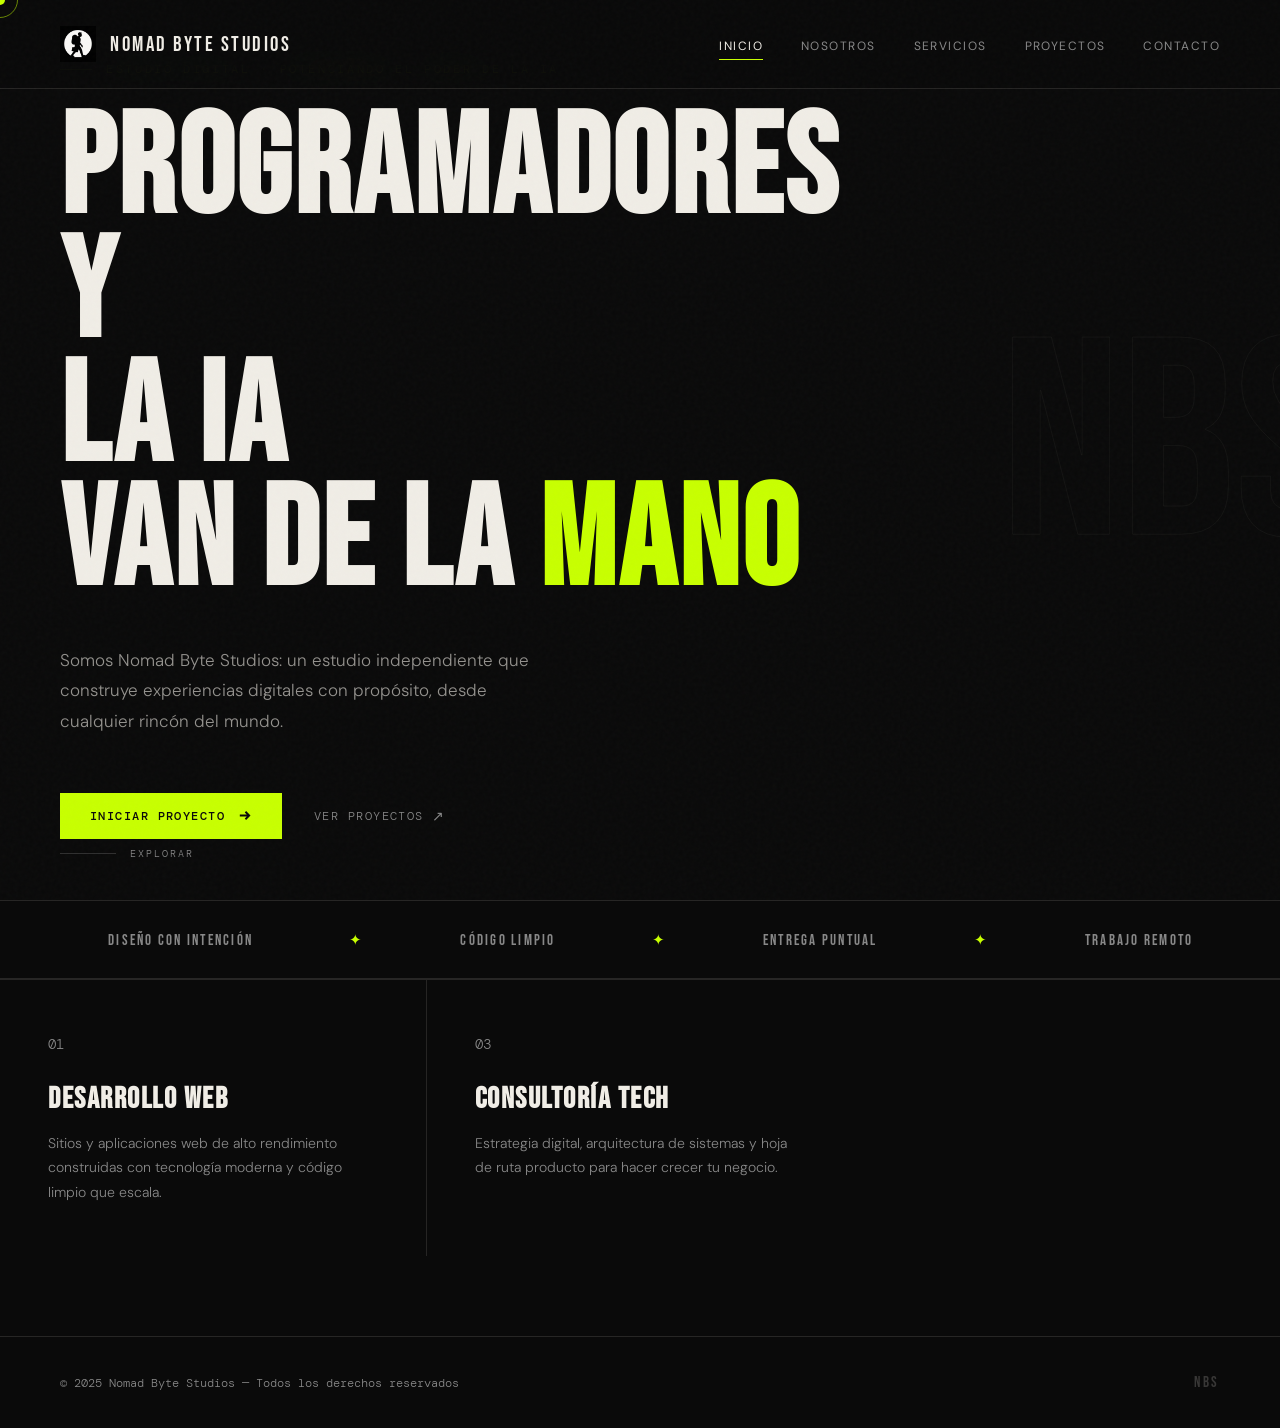
==== index.html @ 6343e0af "v0.1 Primeros diseños" ====
<!DOCTYPE html>
<html lang="es">
<head>
  <meta charset="UTF-8">
  <meta name="viewport" content="width=device-width, initial-scale=1.0">
  <title>Nomad Byte Studios — Inicio</title>
  <link rel="stylesheet" href="css/global.css">
  <link rel="stylesheet" href="css/inicio.css">
</head>
<body>

  <!-- Cursor -->
  <div class="cursor" id="cursor"></div>
  <div class="cursor-ring" id="cursor-ring"></div>

  <!-- Navigation -->
  <nav>
    <a href="index.html" class="nav-logo">
      <img src="assets/logo.png" alt="Nomad Byte Studios Logo">
      <span class="nav-logo-text">Nomad Byte Studios</span>
    </a>
    <ul class="nav-links">
      <li><a href="index.html">Inicio</a></li>
      <li><a href="nosotros.html">Nosotros</a></li>
      <li><a href="servicios.html">Servicios</a></li>
      <li><a href="proyectos.html">Proyectos</a></li>
      <li><a href="contacto.html">Contacto</a></li>
    </ul>
  </nav>

  <!-- Hero -->
  <section class="hero-section">
    <span class="hero-bg-text">NBS</span>

    <div class="hero-content anim-fade-up">
      <p class="hero-tag">Estudio digital · Potenciando el poder de la IA</p>
      <h1 class="hero-title">
        Programadores y<br>
        la IA<br>
        van de la <span class="accent">mano</span>
      </h1>
      <p class="hero-desc">
        Somos Nomad Byte Studios: un estudio independiente que construye experiencias
        digitales con propósito, desde cualquier rincón del mundo.
      </p>
      <div class="hero-actions">
        <a href="contacto.html" class="btn">
          Iniciar proyecto
          <svg viewBox="0 0 16 16" fill="none" stroke="currentColor" stroke-width="2">
            <path d="M3 8h10M9 4l4 4-4 4"/>
          </svg>
        </a>
        <a href="proyectos.html" class="hero-link">Ver proyectos</a>
      </div>
    </div>

    <div class="scroll-hint">
      <span class="scroll-line"></span>
      <span class="scroll-hint-text">Explorar</span>
    </div>
  </section>

  <!-- Marquee strip -->
  <div class="manifesto-strip">
    <div class="manifesto-inner">
      <span>Diseño con intención</span>
      <span class="accent-dot">✦</span>
      <span>Código limpio</span>
      <span class="accent-dot">✦</span>
      <span>Entrega puntual</span>
      <span class="accent-dot">✦</span>
      <span>Trabajo remoto</span>
      <span class="accent-dot">✦</span>
      <span>Soluciones digitales</span>
      <span class="accent-dot">✦</span>
      <span>Sin fronteras</span>
      <span class="accent-dot">✦</span>
      <!-- Duplicate for seamless loop -->
      <span>Diseño con intención</span>
      <span class="accent-dot">✦</span>
      <span>Código limpio</span>
      <span class="accent-dot">✦</span>
      <span>Entrega puntual</span>
      <span class="accent-dot">✦</span>
      <span>Trabajo remoto</span>
      <span class="accent-dot">✦</span>
      <span>Soluciones digitales</span>
      <span class="accent-dot">✦</span>
      <span>Sin fronteras</span>
      <span class="accent-dot">✦</span>
    </div>
  </div>

  <!-- Featured pillars -->
  <div class="home-features">
    <div class="home-feature anim-fade-up anim-delay-1">
      <p class="home-feature-num">01</p>
      <h3>Desarrollo Web</h3>
      <p>Sitios y aplicaciones web de alto rendimiento construidas con tecnología moderna y código limpio que escala.</p>
    </div>
    <div class="home-feature anim-fade-up anim-delay-3">
      <p class="home-feature-num">03</p>
      <h3>Consultoría Tech</h3>
      <p>Estrategia digital, arquitectura de sistemas y hoja de ruta producto para hacer crecer tu negocio.</p>
    </div>
  </div>

  <!-- Footer -->
  <footer>
    <p>© 2025 Nomad Byte Studios — Todos los derechos reservados</p>
    <span class="footer-mark">NBS</span>
  </footer>

  <script src="js/nav.js"></script>
</body>
</html>
---- css/global.css ----
/* =========================================
   NOMAD BYTE STUDIOS — Global Styles
   ========================================= */

@import url('https://fonts.googleapis.com/css2?family=Bebas+Neue&family=DM+Sans:ital,wght@0,300;0,400;0,500;1,300&family=DM+Mono:wght@400;500&display=swap');

/* ---- Variables ---- */
:root {
  --black:     #0a0a0a;
  --off-white: #f0ede6;
  --accent:    #c8ff00;
  --gray:      #888888;
  --border:    rgba(240, 237, 230, 0.12);
  --font-display: 'Bebas Neue', sans-serif;
  --font-body:    'DM Sans', sans-serif;
  --font-mono:    'DM Mono', monospace;
}

/* ---- Reset ---- */
*, *::before, *::after {
  box-sizing: border-box;
  margin: 0;
  padding: 0;
}

html { scroll-behavior: smooth; }

body {
  background: var(--black);
  color: var(--off-white);
  font-family: var(--font-body);
  font-weight: 300;
  overflow-x: hidden;
  cursor: none;
  min-height: 100vh;
}

a { text-decoration: none; color: inherit; }

/* ---- Noise overlay ---- */
body::after {
  content: '';
  position: fixed;
  inset: 0;
  background-image: url("data:image/svg+xml,%3Csvg viewBox='0 0 256 256' xmlns='http://www.w3.org/2000/svg'%3E%3Cfilter id='n'%3E%3CfeTurbulence type='fractalNoise' baseFrequency='0.9' numOctaves='4' stitchTiles='stitch'/%3E%3C/filter%3E%3Crect width='100%25' height='100%25' filter='url(%23n)'/%3E%3C/svg%3E");
  opacity: 0.025;
  pointer-events: none;
  z-index: 9000;
}

/* ---- Custom Cursor ---- */
.cursor {
  position: fixed;
  width: 10px;
  height: 10px;
  background: var(--accent);
  border-radius: 50%;
  pointer-events: none;
  z-index: 9999;
  transform: translate(-50%, -50%);
  transition: transform 0.15s, width 0.2s, height 0.2s;
}

.cursor-ring {
  position: fixed;
  width: 36px;
  height: 36px;
  border: 1px solid var(--accent);
  border-radius: 50%;
  pointer-events: none;
  z-index: 9998;
  transform: translate(-50%, -50%);
  transition: transform 0.2s ease, opacity 0.3s;
  opacity: 0.5;
}

body:hover .cursor-ring { opacity: 1; }

/* ---- Navigation ---- */
nav {
  position: fixed;
  top: 0; left: 0; right: 0;
  z-index: 500;
  display: flex;
  justify-content: space-between;
  align-items: center;
  padding: 26px 60px;
  border-bottom: 1px solid var(--border);
  background: rgba(10, 10, 10, 0.88);
  backdrop-filter: blur(18px);
}

.nav-logo {
  display: flex;
  align-items: center;
  gap: 14px;
}

.nav-logo img {
  width: 36px;
  height: 36px;
  object-fit: contain;
}

.nav-logo-text {
  font-family: var(--font-display);
  font-size: 21px;
  letter-spacing: 0.12em;
  color: var(--off-white);
}

.nav-links {
  display: flex;
  gap: 38px;
  list-style: none;
}

.nav-links a {
  color: var(--gray);
  font-size: 12px;
  letter-spacing: 0.12em;
  text-transform: uppercase;
  font-weight: 400;
  transition: color 0.25s;
  position: relative;
  padding-bottom: 4px;
}

.nav-links a::after {
  content: '';
  position: absolute;
  bottom: -2px; left: 0;
  width: 0; height: 1px;
  background: var(--accent);
  transition: width 0.3s ease;
}

.nav-links a:hover  { color: var(--off-white); }
.nav-links a.active { color: var(--off-white); }
.nav-links a:hover::after,
.nav-links a.active::after { width: 100%; }

/* ---- Page wrapper ---- */
.page {
  min-height: 100vh;
  padding-top: 96px;
}

/* ---- Section header ---- */
.section-header {
  margin-bottom: 72px;
}

.section-tag {
  font-family: var(--font-mono);
  font-size: 11px;
  letter-spacing: 0.25em;
  color: var(--accent);
  text-transform: uppercase;
  margin-bottom: 18px;
}

.section-title {
  font-family: var(--font-display);
  font-size: clamp(52px, 6vw, 92px);
  line-height: 0.93;
  letter-spacing: 0.02em;
}

/* ---- Footer ---- */
footer {
  border-top: 1px solid var(--border);
  padding: 36px 60px;
  display: flex;
  justify-content: space-between;
  align-items: center;
  margin-top: 80px;
}

footer p {
  font-size: 12px;
  color: var(--gray);
  font-family: var(--font-mono);
}

.footer-mark {
  font-family: var(--font-display);
  font-size: 15px;
  letter-spacing: 0.18em;
  color: rgba(240, 237, 230, 0.2);
}

/* ---- Animations ---- */
@keyframes fadeUp {
  from { opacity: 0; transform: translateY(36px); }
  to   { opacity: 1; transform: translateY(0); }
}

@keyframes fadeIn {
  from { opacity: 0; }
  to   { opacity: 1; }
}

.anim-fade-up  { animation: fadeUp  0.85s ease both; }
.anim-fade-in  { animation: fadeIn  0.6s  ease both; }
.anim-delay-1  { animation-delay: 0.1s; }
.anim-delay-2  { animation-delay: 0.2s; }
.anim-delay-3  { animation-delay: 0.35s; }
.anim-delay-4  { animation-delay: 0.5s; }

/* ---- Shared CTA button ---- */
.btn {
  display: inline-flex;
  align-items: center;
  gap: 12px;
  background: var(--accent);
  color: var(--black);
  font-family: var(--font-mono);
  font-size: 12px;
  letter-spacing: 0.12em;
  text-transform: uppercase;
  padding: 15px 30px;
  font-weight: 500;
  transition: transform 0.2s, box-shadow 0.2s;
  cursor: none;
  border: none;
}

.btn:hover {
  transform: translate(-3px, -3px);
  box-shadow: 5px 5px 0 var(--off-white);
}

.btn svg { width: 15px; }

/* ---- Responsive ---- */
@media (max-width: 860px) {
  nav { padding: 18px 24px; }
  .nav-links { gap: 20px; }
  .nav-links a { font-size: 11px; }
  footer { padding: 28px 24px; }
  body { cursor: auto; }
  .cursor, .cursor-ring { display: none; }
}
---- css/inicio.css ----
/* =========================================
   NOMAD BYTE STUDIOS — Inicio
   ========================================= */

.hero-section {
  min-height: 100vh;
  display: flex;
  flex-direction: column;
  justify-content: center;
  position: relative;
  overflow: hidden;
  padding: 0 60px;
}

/* Giant background text */
.hero-bg-text {
  position: absolute;
  right: -60px;
  top: 50%;
  transform: translateY(-50%);
  font-family: var(--font-display);
  font-size: clamp(200px, 22vw, 340px);
  line-height: 1;
  color: transparent;
  -webkit-text-stroke: 1px rgba(240, 237, 230, 0.04);
  user-select: none;
  pointer-events: none;
  white-space: nowrap;
  z-index: 0;
}

.hero-content {
  position: relative;
  z-index: 1;
  max-width: 860px;
}

.hero-tag {
  font-family: var(--font-mono);
  font-size: 12px;
  letter-spacing: 0.22em;
  color: var(--accent);
  text-transform: uppercase;
  margin-bottom: 32px;
  display: flex;
  align-items: center;
  gap: 14px;
}

.hero-tag::before {
  content: '';
  display: block;
  width: 32px;
  height: 1px;
  background: var(--accent);
}

.hero-title {
  font-family: var(--font-display);
  font-size: clamp(78px, 11vw, 148px);
  line-height: 0.88;
  letter-spacing: 0.02em;
  margin-bottom: 40px;
}

.hero-title .accent { color: var(--accent); }

.hero-desc {
  font-size: 17px;
  line-height: 1.8;
  color: rgba(240, 237, 230, 0.6);
  max-width: 480px;
  margin-bottom: 56px;
  font-weight: 300;
}

.hero-actions {
  display: flex;
  align-items: center;
  gap: 32px;
}

.hero-link {
  font-family: var(--font-mono);
  font-size: 12px;
  letter-spacing: 0.12em;
  text-transform: uppercase;
  color: var(--gray);
  text-decoration: none;
  transition: color 0.25s;
  display: flex;
  align-items: center;
  gap: 8px;
}

.hero-link::after {
  content: '↗';
  font-size: 14px;
  transition: transform 0.2s;
}

.hero-link:hover { color: var(--off-white); }
.hero-link:hover::after { transform: translate(2px, -2px); }

/* Scroll indicator */
.scroll-hint {
  position: absolute;
  bottom: 40px;
  left: 60px;
  display: flex;
  align-items: center;
  gap: 14px;
  z-index: 1;
}

.scroll-hint-text {
  font-family: var(--font-mono);
  font-size: 10px;
  letter-spacing: 0.2em;
  text-transform: uppercase;
  color: var(--gray);
}

.scroll-line {
  width: 56px;
  height: 1px;
  background: rgba(136, 136, 136, 0.3);
  position: relative;
  overflow: hidden;
}

.scroll-line::after {
  content: '';
  position: absolute;
  top: 0; left: -100%;
  width: 100%; height: 100%;
  background: var(--accent);
  animation: lineSweep 2.2s ease infinite;
}

@keyframes lineSweep {
  0%   { left: -100%; }
  100% { left: 100%; }
}

/* Manifesto strip */
.manifesto-strip {
  border-top: 1px solid var(--border);
  border-bottom: 1px solid var(--border);
  padding: 28px 60px;
  overflow: hidden;
  white-space: nowrap;
  position: relative;
}

.manifesto-inner {
  display: inline-flex;
  gap: 0;
  animation: marquee 28s linear infinite;
}

.manifesto-inner span {
  font-family: var(--font-display);
  font-size: 15px;
  letter-spacing: 0.15em;
  color: var(--gray);
  padding: 0 48px;
}

.manifesto-inner span.accent-dot { color: var(--accent); }

@keyframes marquee {
  from { transform: translateX(0); }
  to   { transform: translateX(-50%); }
}

/* Featured section on homepage */
.home-features {
  display: grid;
  grid-template-columns: repeat(3, 1fr);
  border-top: 1px solid var(--border);
}

.home-feature {
  padding: 52px 48px;
  border-right: 1px solid var(--border);
  transition: background 0.3s;
  position: relative;
  overflow: hidden;
}

.home-feature::before {
  content: '';
  position: absolute;
  top: 0; left: 0;
  height: 2px;
  width: 0;
  background: var(--accent);
  transition: width 0.4s ease;
}

.home-feature:hover { background: rgba(200, 255, 0, 0.03); }
.home-feature:hover::before { width: 100%; }
.home-feature:last-child { border-right: none; }

.home-feature-num {
  font-family: var(--font-mono);
  font-size: 11px;
  color: var(--accent);
  margin-bottom: 24px;
}

.home-feature h3 {
  font-family: var(--font-display);
  font-size: 30px;
  letter-spacing: 0.05em;
  margin-bottom: 14px;
}

.home-feature p {
  font-size: 14px;
  line-height: 1.75;
  color: var(--gray);
}

@media (max-width: 860px) {
  .hero-section { padding: 100px 24px 60px; }
  .scroll-hint { left: 24px; }
  .manifesto-strip { padding: 20px 24px; }
  .home-features { grid-template-columns: 1fr; }
  .home-feature { border-right: none; border-bottom: 1px solid var(--border); }
}
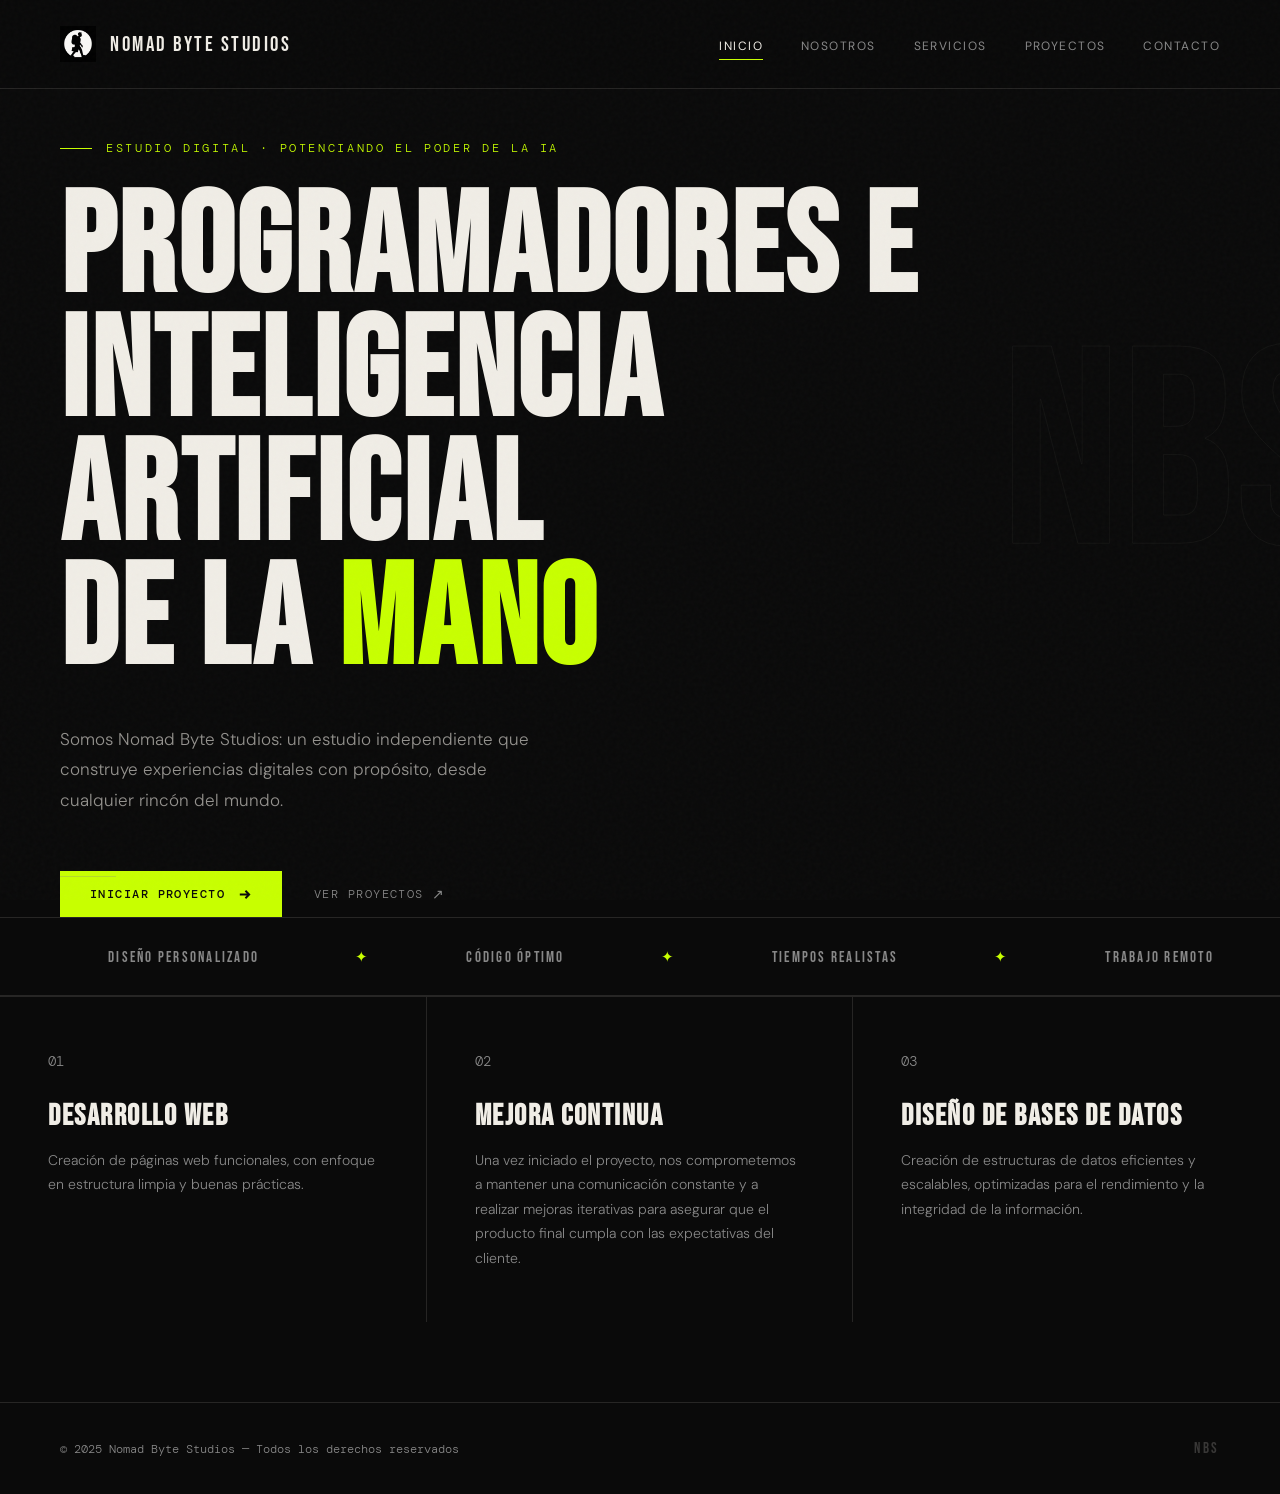
==== commit 31beac5a: "v0.2 Mejorados los sistemas y organización" ====
--- a/index.html
+++ b/index.html
@@ -4,16 +4,12 @@
   <meta charset="UTF-8">
   <meta name="viewport" content="width=device-width, initial-scale=1.0">
   <title>Nomad Byte Studios — Inicio</title>
+  <link rel="icon" type="image/png" href="assets/icono.png">
   <link rel="stylesheet" href="css/global.css">
   <link rel="stylesheet" href="css/inicio.css">
 </head>
 <body>
 
-  <!-- Cursor -->
-  <div class="cursor" id="cursor"></div>
-  <div class="cursor-ring" id="cursor-ring"></div>
-
-  <!-- Navigation -->
   <nav>
     <a href="index.html" class="nav-logo">
       <img src="assets/logo.png" alt="Nomad Byte Studios Logo">
@@ -35,9 +31,9 @@
     <div class="hero-content anim-fade-up">
       <p class="hero-tag">Estudio digital · Potenciando el poder de la IA</p>
       <h1 class="hero-title">
-        Programadores y<br>
-        la IA<br>
-        van de la <span class="accent">mano</span>
+        Programadores e<br>
+        Inteligencia Artificial<br>
+        de la <span class="accent">mano</span>
       </h1>
       <p class="hero-desc">
         Somos Nomad Byte Studios: un estudio independiente que construye experiencias
@@ -56,18 +52,17 @@
 
     <div class="scroll-hint">
       <span class="scroll-line"></span>
-      <span class="scroll-hint-text">Explorar</span>
     </div>
   </section>
 
   <!-- Marquee strip -->
   <div class="manifesto-strip">
     <div class="manifesto-inner">
-      <span>Diseño con intención</span>
+      <span>Diseño personalizado</span>
       <span class="accent-dot">✦</span>
-      <span>Código limpio</span>
+      <span>Código óptimo</span>
       <span class="accent-dot">✦</span>
-      <span>Entrega puntual</span>
+      <span>Tiempos realistas</span>
       <span class="accent-dot">✦</span>
       <span>Trabajo remoto</span>
       <span class="accent-dot">✦</span>
@@ -75,12 +70,11 @@
       <span class="accent-dot">✦</span>
       <span>Sin fronteras</span>
       <span class="accent-dot">✦</span>
-      <!-- Duplicate for seamless loop -->
-      <span>Diseño con intención</span>
+      <span>Diseño personalizado</span>
       <span class="accent-dot">✦</span>
-      <span>Código limpio</span>
+      <span>Código óptimo</span>
       <span class="accent-dot">✦</span>
-      <span>Entrega puntual</span>
+      <span>Tiempos realistas</span>
       <span class="accent-dot">✦</span>
       <span>Trabajo remoto</span>
       <span class="accent-dot">✦</span>
@@ -91,21 +85,27 @@
     </div>
   </div>
 
-  <!-- Featured pillars -->
-  <div class="home-features">
-    <div class="home-feature anim-fade-up anim-delay-1">
-      <p class="home-feature-num">01</p>
-      <h3>Desarrollo Web</h3>
-      <p>Sitios y aplicaciones web de alto rendimiento construidas con tecnología moderna y código limpio que escala.</p>
-    </div>
-    <div class="home-feature anim-fade-up anim-delay-3">
-      <p class="home-feature-num">03</p>
-      <h3>Consultoría Tech</h3>
-      <p>Estrategia digital, arquitectura de sistemas y hoja de ruta producto para hacer crecer tu negocio.</p>
-    </div>
+<!-- Featured pillars -->
+<div class="home-features">
+  <div class="home-feature anim-fade-up anim-delay-1">
+    <p class="home-feature-num">01</p>
+    <h3>Desarrollo Web </h3>
+    <p>Creación de páginas web funcionales, con enfoque en estructura limpia y buenas prácticas.</p>
   </div>
 
-  <!-- Footer -->
+  <div class="home-feature anim-fade-up anim-delay-2">
+    <p class="home-feature-num">02</p>
+    <h3>Mejora Continua</h3>
+    <p>Una vez iniciado el proyecto, nos comprometemos a mantener una comunicación constante y a realizar mejoras iterativas para asegurar que el producto final cumpla con las expectativas del cliente.</p>
+  </div>
+
+  <div class="home-feature anim-fade-up anim-delay-3">
+    <p class="home-feature-num">03</p>
+    <h3>Diseño de Bases de Datos</h3>
+    <p>Creación de estructuras de datos eficientes y escalables, optimizadas para el rendimiento y la integridad de la información.</p>
+  </div>
+</div>
+
   <footer>
     <p>© 2025 Nomad Byte Studios — Todos los derechos reservados</p>
     <span class="footer-mark">NBS</span>
@@ -113,4 +113,4 @@
 
   <script src="js/nav.js"></script>
 </body>
-</html>
+</html>
--- a/css/global.css
+++ b/css/global.css
@@ -14,6 +14,7 @@
   --font-display: 'Bebas Neue', sans-serif;
   --font-body:    'DM Sans', sans-serif;
   --font-mono:    'DM Mono', monospace;
+  --nav-height: 89px; /* altura del nav fijo */
 }
 
 /* ---- Reset ---- */
@@ -31,7 +32,6 @@
   font-family: var(--font-body);
   font-weight: 300;
   overflow-x: hidden;
-  cursor: none;
   min-height: 100vh;
 }
 
@@ -48,34 +48,6 @@
   z-index: 9000;
 }
 
-/* ---- Custom Cursor ---- */
-.cursor {
-  position: fixed;
-  width: 10px;
-  height: 10px;
-  background: var(--accent);
-  border-radius: 50%;
-  pointer-events: none;
-  z-index: 9999;
-  transform: translate(-50%, -50%);
-  transition: transform 0.15s, width 0.2s, height 0.2s;
-}
-
-.cursor-ring {
-  position: fixed;
-  width: 36px;
-  height: 36px;
-  border: 1px solid var(--accent);
-  border-radius: 50%;
-  pointer-events: none;
-  z-index: 9998;
-  transform: translate(-50%, -50%);
-  transition: transform 0.2s ease, opacity 0.3s;
-  opacity: 0.5;
-}
-
-body:hover .cursor-ring { opacity: 1; }
-
 /* ---- Navigation ---- */
 nav {
   position: fixed;
@@ -143,7 +115,7 @@
 /* ---- Page wrapper ---- */
 .page {
   min-height: 100vh;
-  padding-top: 96px;
+  padding-top: calc(var(--nav-height) + 40px);
 }
 
 /* ---- Section header ---- */
@@ -222,8 +194,8 @@
   padding: 15px 30px;
   font-weight: 500;
   transition: transform 0.2s, box-shadow 0.2s;
-  cursor: none;
   border: none;
+  cursor: pointer;
 }
 
 .btn:hover {
@@ -239,6 +211,5 @@
   .nav-links { gap: 20px; }
   .nav-links a { font-size: 11px; }
   footer { padding: 28px 24px; }
-  body { cursor: auto; }
-  .cursor, .cursor-ring { display: none; }
-}
+  .page { padding-top: calc(var(--nav-height) + 20px); }
+}
--- a/css/inicio.css
+++ b/css/inicio.css
@@ -10,6 +10,7 @@
   position: relative;
   overflow: hidden;
   padding: 0 60px;
+  padding-top: 140px;
 }
 
 /* Giant background text */
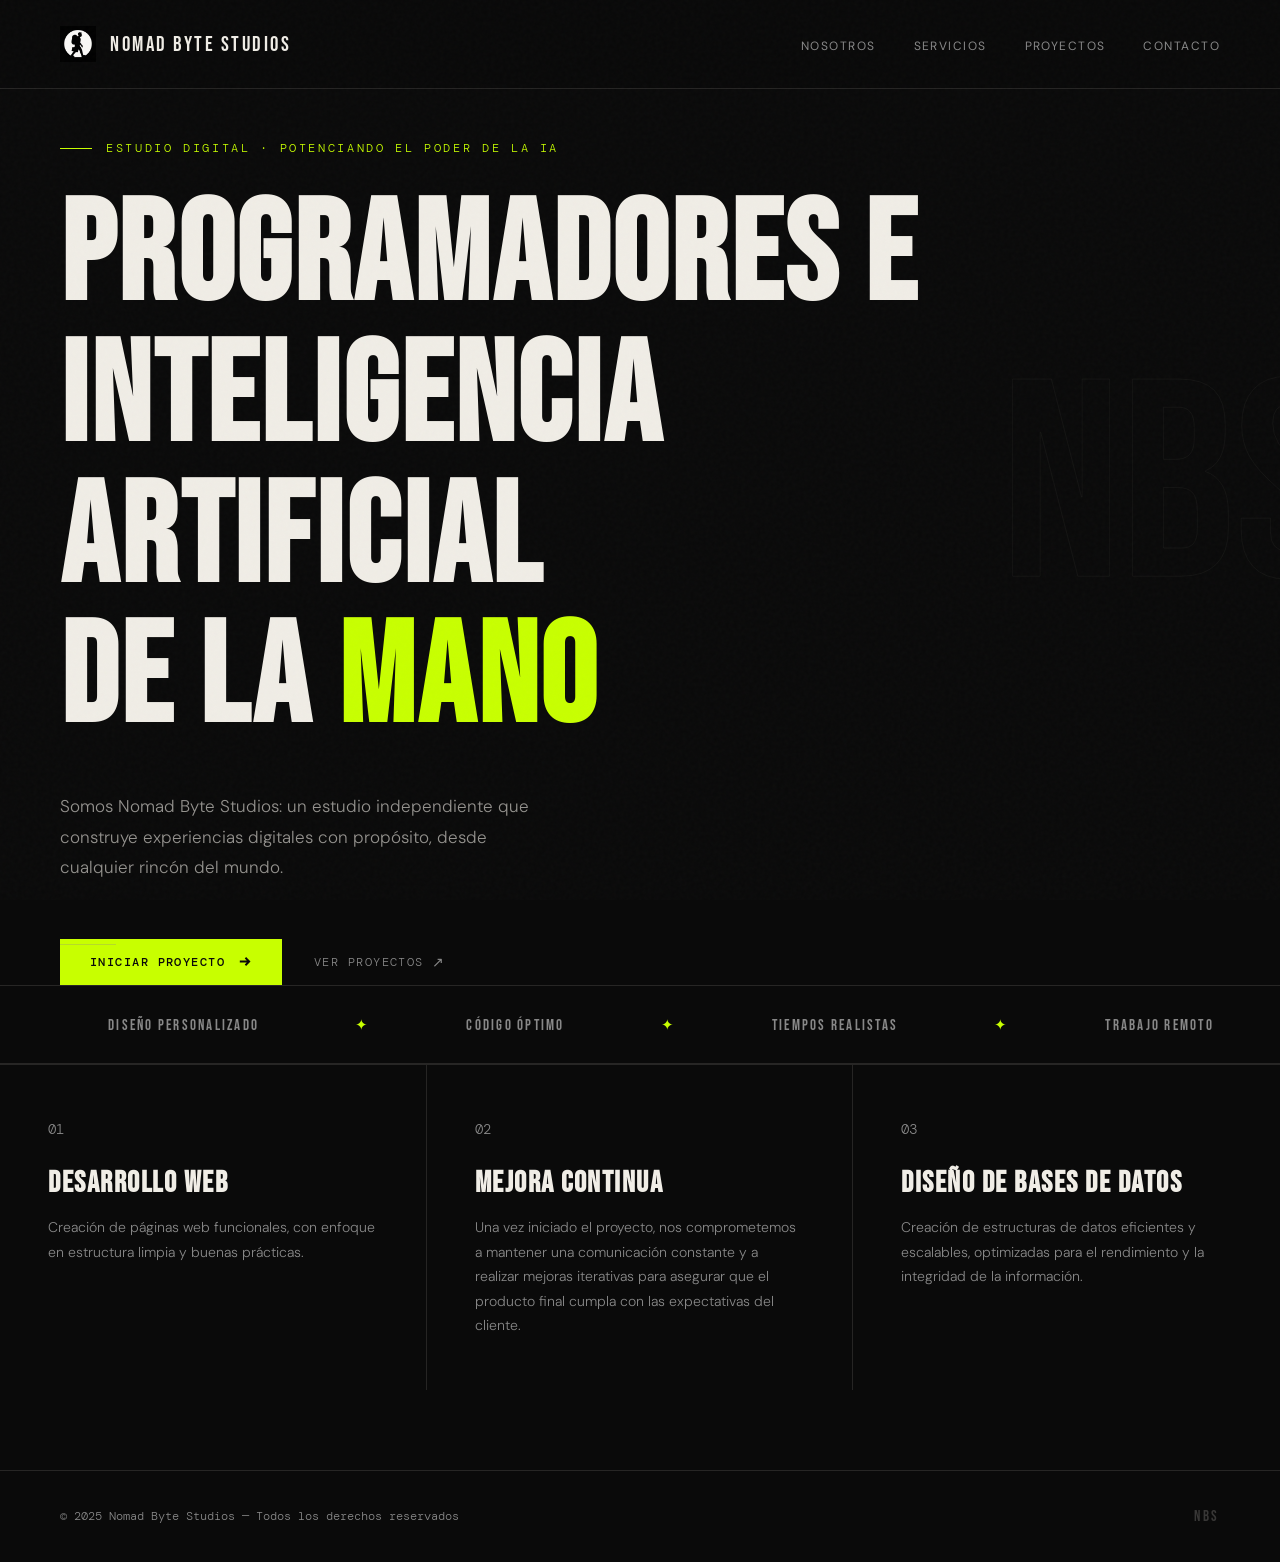
==== commit 611c9a0d: "v2.0 Mejorada la vista móvil" ====
--- a/index.html
+++ b/index.html
@@ -15,8 +15,12 @@
       <img src="assets/logo.png" alt="Nomad Byte Studios Logo">
       <span class="nav-logo-text">Nomad Byte Studios</span>
     </a>
+    <button class="nav-toggle">
+      <span></span>
+      <span></span>
+      <span></span>
+    </button>
     <ul class="nav-links">
-      <li><a href="index.html">Inicio</a></li>
       <li><a href="nosotros.html">Nosotros</a></li>
       <li><a href="servicios.html">Servicios</a></li>
       <li><a href="proyectos.html">Proyectos</a></li>
--- a/css/global.css
+++ b/css/global.css
@@ -56,10 +56,11 @@
   display: flex;
   justify-content: space-between;
   align-items: center;
-  padding: 26px 60px;
+  padding: 20px 60px;
   border-bottom: 1px solid var(--border);
   background: rgba(10, 10, 10, 0.88);
   backdrop-filter: blur(18px);
+  min-height: var(--nav-height);
 }
 
 .nav-logo {
@@ -135,8 +136,10 @@
 .section-title {
   font-family: var(--font-display);
   font-size: clamp(52px, 6vw, 92px);
-  line-height: 0.93;
+  line-height: 1;
   letter-spacing: 0.02em;
+  word-wrap: break-word;
+  overflow-wrap: break-word;
 }
 
 /* ---- Footer ---- */
@@ -153,6 +156,7 @@
   font-size: 12px;
   color: var(--gray);
   font-family: var(--font-mono);
+  line-height: 1.4;
 }
 
 .footer-mark {
@@ -160,6 +164,16 @@
   font-size: 15px;
   letter-spacing: 0.18em;
   color: rgba(240, 237, 230, 0.2);
+  white-space: nowrap;
+}
+
+@media (max-width: 600px) {
+  footer p {
+    font-size: 11px;
+  }
+  .footer-mark {
+    font-size: 13px;
+  }
 }
 
 /* ---- Animations ---- */
@@ -205,11 +219,124 @@
 
 .btn svg { width: 15px; }
 
+/* ---- Hamburger Menu ---- */
+.nav-toggle {
+  display: none;
+  background: none;
+  border: none;
+  cursor: pointer;
+  z-index: 600;
+  padding: 8px;
+}
+
+.nav-toggle span {
+  display: block;
+  width: 24px;
+  height: 2px;
+  background: var(--off-white);
+  margin: 6px 0;
+  transition: all 0.3s ease;
+}
+
+.nav-toggle.active span:nth-child(1) {
+  transform: rotate(45deg) translate(6px, 5px);
+}
+
+.nav-toggle.active span:nth-child(2) {
+  opacity: 0;
+}
+
+.nav-toggle.active span:nth-child(3) {
+  transform: rotate(-45deg) translate(6px, -5px);
+}
+
 /* ---- Responsive ---- */
 @media (max-width: 860px) {
-  nav { padding: 18px 24px; }
-  .nav-links { gap: 20px; }
-  .nav-links a { font-size: 11px; }
-  footer { padding: 28px 24px; }
-  .page { padding-top: calc(var(--nav-height) + 20px); }
+  nav {
+    padding: 16px 24px;
+    flex-wrap: wrap;
+    min-height: auto;
+  }
+  
+  .nav-logo { flex: 1; }
+  
+  .nav-toggle {
+    display: block;
+  }
+  
+  .nav-links {
+    display: none;
+    flex-basis: 100%;
+    flex-direction: column;
+    gap: 0;
+    margin-top: 12px;
+    padding-top: 12px;
+    border-top: 1px solid var(--border);
+  }
+  
+  .nav-links.active {
+    display: flex;
+  }
+  
+  .nav-links a {
+    font-size: 11px;
+    padding: 10px 0;
+    position: relative;
+  }
+  
+  .nav-links a::after {
+    display: none;
+  }
+  
+  .nav-links a.active {
+    color: var(--accent);
+  }
+  
+  footer { 
+    padding: 24px 20px;
+    flex-direction: column;
+    gap: 12px;
+    text-align: center;
+  }
+  
+  .page { padding-top: 100px; }
+}
+
+@media (max-width: 600px) {
+  nav {
+    padding: 12px 16px;
+    min-height: auto;
+  }
+  
+  .nav-logo-text {
+    font-size: 16px;
+    letter-spacing: 0.08em;
+  }
+  
+  .nav-logo img {
+    width: 28px;
+    height: 28px;
+  }
+  
+  .nav-links {
+    margin-top: 10px;
+    padding-top: 10px;
+  }
+  
+  .section-title {
+    font-size: clamp(32px, 5vw, 52px);
+    line-height: 1.1;
+  }
+  
+  .btn {
+    padding: 11px 22px;
+    font-size: 10px;
+    gap: 8px;
+  }
+  
+  .btn svg { width: 12px; }
+  
+  .page { 
+    padding-top: 70px;
+  }
 }
--- a/css/inicio.css
+++ b/css/inicio.css
@@ -8,7 +8,8 @@
   flex-direction: column;
   justify-content: center;
   position: relative;
-  overflow: hidden;
+  overflow-x: hidden;
+  overflow-y: visible;
   padding: 0 60px;
   padding-top: 140px;
 }
@@ -59,9 +60,11 @@
 .hero-title {
   font-family: var(--font-display);
   font-size: clamp(78px, 11vw, 148px);
-  line-height: 0.88;
+  line-height: 1;
   letter-spacing: 0.02em;
   margin-bottom: 40px;
+  word-break: break-word;
+  overflow-wrap: break-word;
 }
 
 .hero-title .accent { color: var(--accent); }
@@ -231,3 +234,82 @@
   .home-features { grid-template-columns: 1fr; }
   .home-feature { border-right: none; border-bottom: 1px solid var(--border); }
 }
+
+@media (max-width: 600px) {
+  .hero-section { 
+    padding: 20px 16px 40px;
+    min-height: auto;
+    padding-top: 80px;
+  }
+  .hero-bg-text { 
+    font-size: clamp(80px, 12vw, 140px); 
+    right: -30px; 
+  }
+  .hero-tag { 
+    font-size: 10px; 
+    margin-bottom: 16px; 
+    gap: 10px; 
+  }
+  .hero-tag::before { width: 20px; }
+  .hero-title { 
+    font-size: clamp(32px, 7vw, 62px); 
+    margin-bottom: 20px; 
+    line-height: 1.1;
+  }
+  .hero-desc { 
+    font-size: 14px; 
+    line-height: 1.6;
+    margin-bottom: 24px; 
+  }
+  .hero-actions { 
+    flex-direction: column; 
+    gap: 12px; 
+    width: 100%; 
+  }
+  .hero-actions .btn { 
+    width: 100%; 
+    justify-content: center; 
+  }
+  .hero-link { font-size: 10px; }
+  .scroll-hint { display: none; }
+  .manifesto-strip { 
+    padding: 14px 16px; 
+    border-top: 1px solid var(--border);
+    border-bottom: 1px solid var(--border);
+  }
+  .manifesto-inner span { 
+    padding: 0 20px; 
+    font-size: 11px; 
+  }
+  .home-feature { 
+    padding: 24px 16px; 
+    border-right: none;
+    border-bottom: 1px solid var(--border);
+  }
+  .home-feature:last-child { 
+    border-bottom: none; 
+  }
+  .home-feature-num { 
+    font-size: 10px;
+    margin-bottom: 10px; 
+  }
+  .home-feature h3 { 
+    font-size: 18px; 
+    margin-bottom: 8px; 
+    line-height: 1.2;
+  }
+  .home-feature p { 
+    font-size: 12px; 
+    line-height: 1.5;
+  }
+}
+
+@media (max-width: 400px) {
+  .hero-section { padding: 60px 12px 30px; }
+  .hero-tag { font-size: 9px; margin-bottom: 16px; }
+  .hero-title { font-size: clamp(28px, 6vw, 48px); }
+  .hero-desc { font-size: 13px; line-height: 1.6; }
+  .manifesto-inner span { padding: 0 16px; font-size: 11px; }
+  .home-feature { padding: 20px 12px; }
+  .home-feature h3 { font-size: 18px; }
+}
